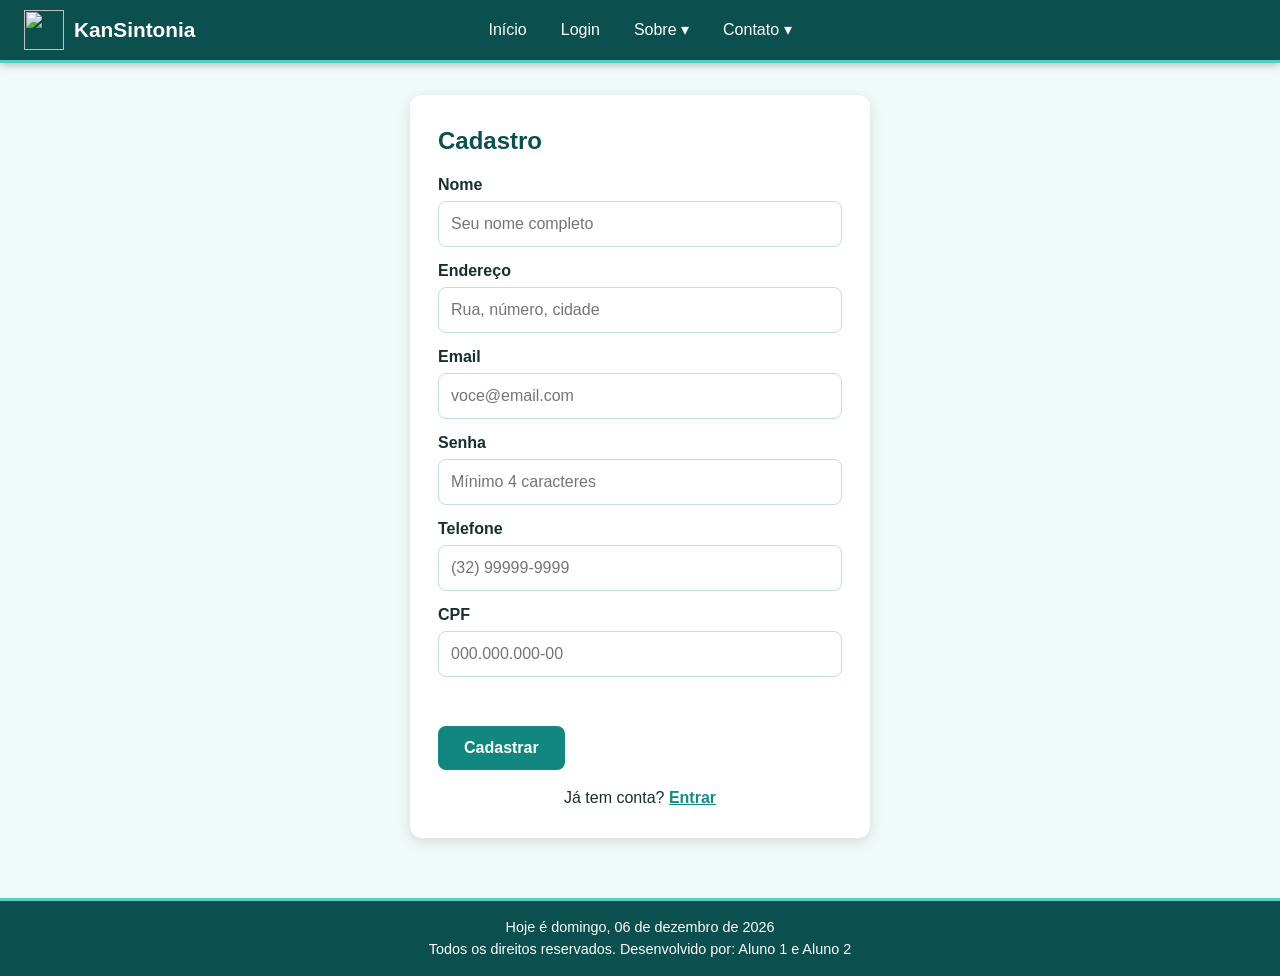
==== cadastro.html @ e57d3c4a "Add files via upload" ====
<!DOCTYPE html>
<html lang="pt-BR">
<head>
  <meta charset="UTF-8">
  <meta name="viewport" content="width=device-width, initial-scale=1.0">
  <title>KanSintonia - Cadastro</title>
  <link rel="icon" href="/assets/iconeKan.png">
  <link rel="stylesheet" href="style.css">
</head>
<body >
<header>
  <a class="logo" href="index.html"><img src="/assets/iconeKan.png" alt="" class="logo-icone"><span>KanSintonia</span></a>
  <nav>
    <ul class="menu">
      <li><a href="index.html">Início</a></li>
      <li><a href="login.html">Login</a></li>
      <li class="item-submenu">
        <a href="#" id="btn-sobre">Sobre ▾</a>
        <ul class="menu-vertical" id="menu-vertical-sobre">
          <li><a href="#" data-info="empresa">Empresa</a></li>
          <li><a href="#" data-info="clientes">Clientes</a></li>
        </ul>
      </li>
      <li class="item-submenu">
        <a href="#" id="btn-contato">Contato ▾</a>
        <ul class="menu-vertical" id="menu-vertical-contato">
          <li><a href="tel:+553200000000">Telefones: (32) 0000-0000</a></li>
          <li><a href="mailto:contato@kansintonia.com">Email: contato@kansintonia.com</a></li>
        </ul>
      </li>
    </ul>
  </nav>
</header>
<main>
  <section class="card-form">
    <h1>Cadastro</h1>
    <form id="form-cadastro" novalidate>
      <label for="nome">Nome</label>
      <input type="text" id="nome" name="nome" placeholder="Seu nome completo" required>

      <label for="endereco">Endereço</label>
      <input type="text" id="endereco" name="endereco" placeholder="Rua, número, cidade" required>

      <label for="email">Email</label>
      <input type="email" id="email" name="email" placeholder="voce@email.com" required>

      <label for="senha">Senha</label>
      <input type="password" id="senha" name="senha" minlength="4" placeholder="Mínimo 4 caracteres" required>

      <label for="telefone">Telefone</label>
      <input type="tel" id="telefone" name="telefone" inputmode="numeric" maxlength="15" placeholder="(32) 99999-9999" required>

      <label for="cpf">CPF</label>
      <input type="text" id="cpf" name="cpf" inputmode="numeric" maxlength="14" placeholder="000.000.000-00" required>

      <p id="msg-cadastro" class="mensagem" role="alert"></p>
      <button type="submit" class="btn">Cadastrar</button>
    </form>
    <p class="link-extra">Já tem conta? <a href="login.html">Entrar</a></p>
  </section>
</main>
<footer>
  <p>Hoje é <span id="data-atual"></span></p>
  <p>Todos os direitos reservados. Desenvolvido por: Aluno 1 e Aluno 2</p>
</footer>
  <script src="script.js"></script>
</body>
</html>
---- style.css ----
/* ===== Variáveis e reset ===== */
:root {
  --azul: #138a86;
  --azul-escuro: #0b4f4f;
  --azul-claro: #dff5f2;
  --verde: #12877f;
  --amarelo: #e0a100;
  --vermelho: #c0392b;
  --texto: #16302f;
  --borda: #bfe0dc;
}
* { box-sizing: border-box; margin: 0; padding: 0; }

/* ===== BODY ===== */
body {
  font-family: "Segoe UI", Arial, sans-serif;
  color: var(--texto);
  background: #f0faf9;
  min-height: 100vh;
  display: flex;
  flex-direction: column;
  line-height: 1.5;
}
/* mesmo fundo temático na página inicial e no login */
body.pagina-inicial,
body.pagina-login {
  /* imagem de fundo do tema (arquivo imagemKan.png na mesma pasta) + leve película verde água */
  background:
    linear-gradient(rgba(11, 79, 79, .25), rgba(11, 79, 79, .25)),
    url("imagemKan.png") center / cover no-repeat fixed;
  background-color: #0b4f4f;
  color: #fff;
}

/* ===== HEADER ===== */
header {
  background: var(--azul-escuro);
  color: #fff;
  padding: 0 24px;
  min-height: 60px;
  display: grid;
  grid-template-columns: 1fr auto 1fr; /* logo à esquerda | menu no centro | espaço */
  align-items: center;
  position: sticky;
  top: 0;
  z-index: 100;
  border-bottom: 3px solid #4fd1c5;
  box-shadow: 0 2px 8px rgba(0, 0, 0, .25);
}
header .logo { grid-column: 1; justify-self: start; display: flex; align-items: center; gap: 10px; color: #fff; font-weight: 700; font-size: 1.3rem; text-decoration: none; }
header .logo-icone { height: 40px; width: 40px; object-fit: contain; }
header nav { grid-column: 2; }
.menu { list-style: none; display: flex; gap: 6px; justify-content: center; flex-wrap: wrap; }
.menu a {
  display: block;
  color: #fff;
  text-decoration: none;
  padding: 18px 14px;
  transition: background .2s;
}
.menu a:hover { background: var(--azul); }
.menu a:active { background: #083a3a; }
.menu a:focus { outline: 2px solid #ffd54f; outline-offset: -2px; }

/* Submenus */
.item-submenu { position: relative; }
.menu-vertical {
  display: none;
  position: absolute;
  top: 100%;
  left: 50%;
  transform: translateX(-50%);
  min-width: 260px;
  max-width: 92vw;
  list-style: none;
  background: #fff;
  border-radius: 0 0 8px 8px;
  box-shadow: 0 6px 16px rgba(0, 0, 0, .25);
  overflow: hidden;
}
.menu-vertical.active { display: block; }
.menu-vertical a { color: var(--texto); padding: 12px 16px; }
.menu-vertical a:hover { background: var(--azul-claro); }

/* ===== MAIN ===== */
main {
  flex: 1;
  width: 100%;
  max-width: 1100px;
  margin: 0 auto;
  padding: 32px 20px;
}
main h1 { margin-bottom: 18px; }
.hero {
  text-align: center;
  padding: 50px 30px;
  max-width: 760px;
  margin: 40px auto;
  background: rgba(11, 79, 79, .82); /* painel para o texto ficar legível sobre a imagem */
  border-radius: 16px;
  box-shadow: 0 8px 28px rgba(0, 0, 0, .3);
}
.hero h1 { font-size: 2.6rem; }
.hero p { font-size: 1.15rem; margin-bottom: 28px; }

/* ===== FOOTER ===== */
footer {
  background: var(--azul-escuro);
  border-top: 3px solid #4fd1c5;
  margin: 0;
  color: #fff;
  text-align: center;
  padding: 16px;
  font-size: .9rem;
}

/* ===== BOTÕES (padrão único em todas as páginas) ===== */
.btn {
  display: inline-block;
  background: var(--verde);
  color: #fff;
  border: 2px solid transparent;
  border-radius: 8px;
  padding: 11px 24px;
  font-size: 1rem;
  font-weight: 600;
  text-decoration: none;
  cursor: pointer;
  transition: background .2s, transform .1s;
}
.btn:hover { 
    background: #fff;
    color: #0d6b65;
}
.btn:active { transform: scale(.96); background: #095550; }
.btn:focus { outline: 3px solid #ffd54f; outline-offset: 2px; }

/* ===== FORMULÁRIOS ===== */
.card-form {
  background: #fff;
  color: var(--texto);
  max-width: 460px;
  margin: 0 auto 28px;
  padding: 28px;
  border-radius: 12px;
  box-shadow: 0 4px 14px rgba(0, 0, 0, .12);
}
.card-form.largo { max-width: 100%; }
.card-form h1, .card-form h2 { margin-bottom: 14px; color: var(--azul-escuro); }
label { display: block; margin: 12px 0 4px; font-weight: 600; }
input, select, textarea {
  width: 100%;
  padding: 10px 12px;
  border: 1px solid var(--borda);
  border-radius: 8px;
  font: inherit;
  background: #fff;
}
input:hover, select:hover, textarea:hover { border-color: var(--azul); }
input:focus, select:focus, textarea:focus {
  outline: none;
  border-color: var(--azul);
  box-shadow: 0 0 0 3px rgba(19, 138, 134, .3);
}
input:active, select:active, textarea:active { background: var(--azul-claro); }
form .btn { margin-top: 18px; }
.mensagem { margin-top: 12px; font-weight: 600; min-height: 1.2em; }
.mensagem.erro { color: var(--vermelho); }
.mensagem.ok { color: var(--verde); }
.link-extra { margin-top: 16px; text-align: center; }
.link-extra a { color: var(--azul); font-weight: 600; }

/* ===== SITE (quadro) ===== */
.barra-usuario {
  display: flex; justify-content: space-between; align-items: center; gap: 12px;
  background: #fff; padding: 12px 18px; border-radius: 12px; margin-bottom: 22px;
  box-shadow: 0 2px 8px rgba(0, 0, 0, .1);
}
.perfil { display: flex; align-items: center; gap: 12px; }
.avatar { width: 52px; height: 52px; border-radius: 50%; background: var(--azul); color: #fff; display: flex; align-items: center; justify-content: center; font-size: 1.4rem; font-weight: 700; border: 2px solid var(--azul-escuro); }
.perfil small { display: block; color: #5b6b7d; }
.grid-tarefa { display: grid; grid-template-columns: repeat(auto-fit, minmax(200px, 1fr)); gap: 0 16px; }
.col-total { grid-column: 1 / -1; }
.quadro { display: grid; grid-template-columns: repeat(auto-fit, minmax(280px, 1fr)); gap: 18px; align-items: start; }
.coluna { background: var(--azul-claro); border-radius: 12px; padding: 14px; min-height: 160px; }
.coluna h2 { font-size: 1.1rem; margin-bottom: 12px; color: var(--azul-escuro); display: flex; justify-content: space-between; }
.contador { background: var(--azul); color: #fff; border-radius: 999px; padding: 0 10px; font-size: .9rem; }
.lista { display: flex; flex-direction: column; gap: 10px; }
.tarefa {
  background: #fff; border-left: 5px solid var(--azul-escuro); border-radius: 8px;
  padding: 12px; box-shadow: 0 1px 4px rgba(0, 0, 0, .12);
}
.tarefa:hover { box-shadow: 0 3px 10px rgba(0, 0, 0, .2); }
.tarefa.doing { border-left-color: var(--amarelo); }
.tarefa.done { border-left-color: #4fd1c5; }
.tarefa.done h3 { text-decoration: line-through; opacity: .7; }
.tarefa h3 { font-size: 1rem; margin-bottom: 4px; }
.tarefa p { font-size: .9rem; margin-bottom: 6px; }
.meta { font-size: .82rem; color: #5b6b7d; display: flex; flex-wrap: wrap; gap: 4px 12px; }
.atrasada { color: var(--vermelho); font-weight: 700; }
.acoes { display: flex; flex-wrap: wrap; gap: 6px; margin-top: 10px; }
.acoes .btn { margin: 0; padding: 5px 10px; font-size: .82rem; }
.acoes .btn.perigo { background: var(--vermelho); }
.acoes .btn.perigo:hover { background: #a02e22; }
.vazio { color: #6b7a8c; font-style: italic; text-align: center; padding: 14px 0; }

/* ===== Painel de texto (Sobre -> Empresa / Clientes) ===== */
[hidden] { display: none !important; }
.painel-info {
  position: fixed;
  top: 170px;
  left: 50%;
  transform: translateX(-50%);
  width: min(720px, 92vw);
  max-height: calc(100vh - 200px);
  overflow-y: auto;
  background: #fff;
  color: var(--texto);
  border-top: 6px solid var(--azul);
  border-radius: 12px;
  padding: 24px 28px;
  z-index: 90;
  box-shadow: 0 8px 28px rgba(0, 0, 0, .35);
  text-align: justify;
}
.painel-info h2 { color: var(--azul-escuro); margin-bottom: 12px; text-align: left; }
.painel-info p { margin-bottom: 18px; }

@media (max-width: 640px) {
  header { padding: 8px 12px; grid-template-columns: 1fr; justify-items: center; }
  header .logo, header nav { grid-column: 1; justify-self: center; }
  .menu a { padding: 10px; }
  .hero h1 { font-size: 1.9rem; }
}

/* ===== Aviso na página inicial (após 3 erros de login) ===== */
.aviso-erro {
  max-width: 760px;
  margin: 0 auto 20px;
  padding: 14px 20px;
  background: #fff3f0;
  color: var(--vermelho);
  border-left: 6px solid var(--vermelho);
  border-radius: 8px;
  font-weight: 600;
  text-align: center;
}
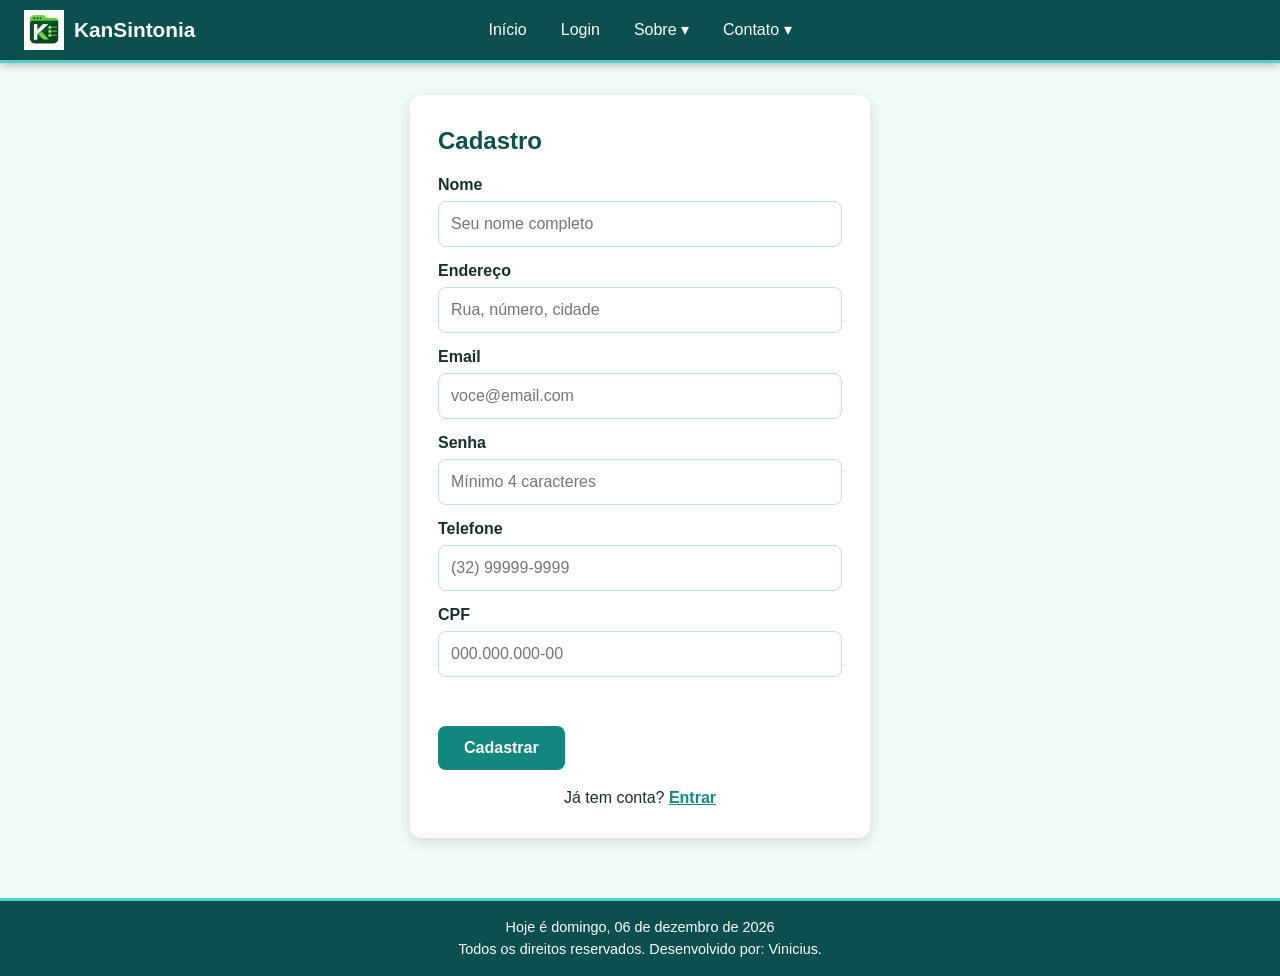
==== commit 6f4e1cac: "Initial commit" ====
--- a/cadastro.html
+++ b/cadastro.html
@@ -1,68 +1,68 @@
-<!DOCTYPE html>
-<html lang="pt-BR">
-<head>
-  <meta charset="UTF-8">
-  <meta name="viewport" content="width=device-width, initial-scale=1.0">
-  <title>KanSintonia - Cadastro</title>
-  <link rel="icon" href="/assets/iconeKan.png">
-  <link rel="stylesheet" href="style.css">
-</head>
-<body >
-<header>
-  <a class="logo" href="index.html"><img src="/assets/iconeKan.png" alt="" class="logo-icone"><span>KanSintonia</span></a>
-  <nav>
-    <ul class="menu">
-      <li><a href="index.html">Início</a></li>
-      <li><a href="login.html">Login</a></li>
-      <li class="item-submenu">
-        <a href="#" id="btn-sobre">Sobre ▾</a>
-        <ul class="menu-vertical" id="menu-vertical-sobre">
-          <li><a href="#" data-info="empresa">Empresa</a></li>
-          <li><a href="#" data-info="clientes">Clientes</a></li>
-        </ul>
-      </li>
-      <li class="item-submenu">
-        <a href="#" id="btn-contato">Contato ▾</a>
-        <ul class="menu-vertical" id="menu-vertical-contato">
-          <li><a href="tel:+553200000000">Telefones: (32) 0000-0000</a></li>
-          <li><a href="mailto:contato@kansintonia.com">Email: contato@kansintonia.com</a></li>
-        </ul>
-      </li>
-    </ul>
-  </nav>
-</header>
-<main>
-  <section class="card-form">
-    <h1>Cadastro</h1>
-    <form id="form-cadastro" novalidate>
-      <label for="nome">Nome</label>
-      <input type="text" id="nome" name="nome" placeholder="Seu nome completo" required>
-
-      <label for="endereco">Endereço</label>
-      <input type="text" id="endereco" name="endereco" placeholder="Rua, número, cidade" required>
-
-      <label for="email">Email</label>
-      <input type="email" id="email" name="email" placeholder="voce@email.com" required>
-
-      <label for="senha">Senha</label>
-      <input type="password" id="senha" name="senha" minlength="4" placeholder="Mínimo 4 caracteres" required>
-
-      <label for="telefone">Telefone</label>
-      <input type="tel" id="telefone" name="telefone" inputmode="numeric" maxlength="15" placeholder="(32) 99999-9999" required>
-
-      <label for="cpf">CPF</label>
-      <input type="text" id="cpf" name="cpf" inputmode="numeric" maxlength="14" placeholder="000.000.000-00" required>
-
-      <p id="msg-cadastro" class="mensagem" role="alert"></p>
-      <button type="submit" class="btn">Cadastrar</button>
-    </form>
-    <p class="link-extra">Já tem conta? <a href="login.html">Entrar</a></p>
-  </section>
-</main>
-<footer>
-  <p>Hoje é <span id="data-atual"></span></p>
-  <p>Todos os direitos reservados. Desenvolvido por: Aluno 1 e Aluno 2</p>
-</footer>
-  <script src="script.js"></script>
-</body>
+<!DOCTYPE html>
+<html lang="pt-BR">
+<head>
+  <meta charset="UTF-8">
+  <meta name="viewport" content="width=device-width, initial-scale=1.0">
+  <title>KanSintonia - Cadastro</title>
+  <link rel="icon" href="/assets/iconeKan.png">
+  <link rel="stylesheet" href="style.css">
+</head>
+<body >
+<header>
+  <a class="logo" href="index.html"><img src="/assets/iconeKan.png" alt="" class="logo-icone"><span>KanSintonia</span></a>
+  <nav>
+    <ul class="menu">
+      <li><a href="index.html">Início</a></li>
+      <li><a href="login.html">Login</a></li>
+      <li class="item-submenu">
+        <a href="#" id="btn-sobre">Sobre ▾</a>
+        <ul class="menu-vertical" id="menu-vertical-sobre">
+          <li><a href="#" data-info="empresa">Empresa</a></li>
+          <li><a href="#" data-info="clientes">Clientes</a></li>
+        </ul>
+      </li>
+      <li class="item-submenu">
+        <a href="#" id="btn-contato">Contato ▾</a>
+        <ul class="menu-vertical" id="menu-vertical-contato">
+          <li><a href="tel:+553200000000">Telefones: (32) 0000-0000</a></li>
+          <li><a href="mailto:contato@kansintonia.com">Email: contato@kansintonia.com</a></li>
+        </ul>
+      </li>
+    </ul>
+  </nav>
+</header>
+<main>
+  <section class="card-form">
+    <h1>Cadastro</h1>
+    <form id="form-cadastro" novalidate>
+      <label for="nome">Nome</label>
+      <input type="text" id="nome" name="nome" placeholder="Seu nome completo" required>
+
+      <label for="endereco">Endereço</label>
+      <input type="text" id="endereco" name="endereco" placeholder="Rua, número, cidade" required>
+
+      <label for="email">Email</label>
+      <input type="email" id="email" name="email" placeholder="voce@email.com" required>
+
+      <label for="senha">Senha</label>
+      <input type="password" id="senha" name="senha" minlength="4" placeholder="Mínimo 4 caracteres" required>
+
+      <label for="telefone">Telefone</label>
+      <input type="tel" id="telefone" name="telefone" inputmode="numeric" maxlength="15" placeholder="(32) 99999-9999" required>
+
+      <label for="cpf">CPF</label>
+      <input type="text" id="cpf" name="cpf" inputmode="numeric" maxlength="14" placeholder="000.000.000-00" required>
+
+      <p id="msg-cadastro" class="mensagem" role="alert"></p>
+      <button type="submit" class="btn">Cadastrar</button>
+    </form>
+    <p class="link-extra">Já tem conta? <a href="login.html">Entrar</a></p>
+  </section>
+</main>
+<footer>
+  <p>Hoje é <span id="data-atual"></span></p>
+  <p>Todos os direitos reservados. Desenvolvido por: Vinicius.</p>
+</footer>
+  <script src="script.js"></script>
+</body>
 </html>
--- a/style.css
+++ b/style.css
@@ -1,247 +1,247 @@
-/* ===== Variáveis e reset ===== */
-:root {
-  --azul: #138a86;
-  --azul-escuro: #0b4f4f;
-  --azul-claro: #dff5f2;
-  --verde: #12877f;
-  --amarelo: #e0a100;
-  --vermelho: #c0392b;
-  --texto: #16302f;
-  --borda: #bfe0dc;
-}
-* { box-sizing: border-box; margin: 0; padding: 0; }
-
-/* ===== BODY ===== */
-body {
-  font-family: "Segoe UI", Arial, sans-serif;
-  color: var(--texto);
-  background: #f0faf9;
-  min-height: 100vh;
-  display: flex;
-  flex-direction: column;
-  line-height: 1.5;
-}
-/* mesmo fundo temático na página inicial e no login */
-body.pagina-inicial,
-body.pagina-login {
-  /* imagem de fundo do tema (arquivo imagemKan.png na mesma pasta) + leve película verde água */
-  background:
-    linear-gradient(rgba(11, 79, 79, .25), rgba(11, 79, 79, .25)),
-    url("imagemKan.png") center / cover no-repeat fixed;
-  background-color: #0b4f4f;
-  color: #fff;
-}
-
-/* ===== HEADER ===== */
-header {
-  background: var(--azul-escuro);
-  color: #fff;
-  padding: 0 24px;
-  min-height: 60px;
-  display: grid;
-  grid-template-columns: 1fr auto 1fr; /* logo à esquerda | menu no centro | espaço */
-  align-items: center;
-  position: sticky;
-  top: 0;
-  z-index: 100;
-  border-bottom: 3px solid #4fd1c5;
-  box-shadow: 0 2px 8px rgba(0, 0, 0, .25);
-}
-header .logo { grid-column: 1; justify-self: start; display: flex; align-items: center; gap: 10px; color: #fff; font-weight: 700; font-size: 1.3rem; text-decoration: none; }
-header .logo-icone { height: 40px; width: 40px; object-fit: contain; }
-header nav { grid-column: 2; }
-.menu { list-style: none; display: flex; gap: 6px; justify-content: center; flex-wrap: wrap; }
-.menu a {
-  display: block;
-  color: #fff;
-  text-decoration: none;
-  padding: 18px 14px;
-  transition: background .2s;
-}
-.menu a:hover { background: var(--azul); }
-.menu a:active { background: #083a3a; }
-.menu a:focus { outline: 2px solid #ffd54f; outline-offset: -2px; }
-
-/* Submenus */
-.item-submenu { position: relative; }
-.menu-vertical {
-  display: none;
-  position: absolute;
-  top: 100%;
-  left: 50%;
-  transform: translateX(-50%);
-  min-width: 260px;
-  max-width: 92vw;
-  list-style: none;
-  background: #fff;
-  border-radius: 0 0 8px 8px;
-  box-shadow: 0 6px 16px rgba(0, 0, 0, .25);
-  overflow: hidden;
-}
-.menu-vertical.active { display: block; }
-.menu-vertical a { color: var(--texto); padding: 12px 16px; }
-.menu-vertical a:hover { background: var(--azul-claro); }
-
-/* ===== MAIN ===== */
-main {
-  flex: 1;
-  width: 100%;
-  max-width: 1100px;
-  margin: 0 auto;
-  padding: 32px 20px;
-}
-main h1 { margin-bottom: 18px; }
-.hero {
-  text-align: center;
-  padding: 50px 30px;
-  max-width: 760px;
-  margin: 40px auto;
-  background: rgba(11, 79, 79, .82); /* painel para o texto ficar legível sobre a imagem */
-  border-radius: 16px;
-  box-shadow: 0 8px 28px rgba(0, 0, 0, .3);
-}
-.hero h1 { font-size: 2.6rem; }
-.hero p { font-size: 1.15rem; margin-bottom: 28px; }
-
-/* ===== FOOTER ===== */
-footer {
-  background: var(--azul-escuro);
-  border-top: 3px solid #4fd1c5;
-  margin: 0;
-  color: #fff;
-  text-align: center;
-  padding: 16px;
-  font-size: .9rem;
-}
-
-/* ===== BOTÕES (padrão único em todas as páginas) ===== */
-.btn {
-  display: inline-block;
-  background: var(--verde);
-  color: #fff;
-  border: 2px solid transparent;
-  border-radius: 8px;
-  padding: 11px 24px;
-  font-size: 1rem;
-  font-weight: 600;
-  text-decoration: none;
-  cursor: pointer;
-  transition: background .2s, transform .1s;
-}
-.btn:hover { 
-    background: #fff;
-    color: #0d6b65;
-}
-.btn:active { transform: scale(.96); background: #095550; }
-.btn:focus { outline: 3px solid #ffd54f; outline-offset: 2px; }
-
-/* ===== FORMULÁRIOS ===== */
-.card-form {
-  background: #fff;
-  color: var(--texto);
-  max-width: 460px;
-  margin: 0 auto 28px;
-  padding: 28px;
-  border-radius: 12px;
-  box-shadow: 0 4px 14px rgba(0, 0, 0, .12);
-}
-.card-form.largo { max-width: 100%; }
-.card-form h1, .card-form h2 { margin-bottom: 14px; color: var(--azul-escuro); }
-label { display: block; margin: 12px 0 4px; font-weight: 600; }
-input, select, textarea {
-  width: 100%;
-  padding: 10px 12px;
-  border: 1px solid var(--borda);
-  border-radius: 8px;
-  font: inherit;
-  background: #fff;
-}
-input:hover, select:hover, textarea:hover { border-color: var(--azul); }
-input:focus, select:focus, textarea:focus {
-  outline: none;
-  border-color: var(--azul);
-  box-shadow: 0 0 0 3px rgba(19, 138, 134, .3);
-}
-input:active, select:active, textarea:active { background: var(--azul-claro); }
-form .btn { margin-top: 18px; }
-.mensagem { margin-top: 12px; font-weight: 600; min-height: 1.2em; }
-.mensagem.erro { color: var(--vermelho); }
-.mensagem.ok { color: var(--verde); }
-.link-extra { margin-top: 16px; text-align: center; }
-.link-extra a { color: var(--azul); font-weight: 600; }
-
-/* ===== SITE (quadro) ===== */
-.barra-usuario {
-  display: flex; justify-content: space-between; align-items: center; gap: 12px;
-  background: #fff; padding: 12px 18px; border-radius: 12px; margin-bottom: 22px;
-  box-shadow: 0 2px 8px rgba(0, 0, 0, .1);
-}
-.perfil { display: flex; align-items: center; gap: 12px; }
-.avatar { width: 52px; height: 52px; border-radius: 50%; background: var(--azul); color: #fff; display: flex; align-items: center; justify-content: center; font-size: 1.4rem; font-weight: 700; border: 2px solid var(--azul-escuro); }
-.perfil small { display: block; color: #5b6b7d; }
-.grid-tarefa { display: grid; grid-template-columns: repeat(auto-fit, minmax(200px, 1fr)); gap: 0 16px; }
-.col-total { grid-column: 1 / -1; }
-.quadro { display: grid; grid-template-columns: repeat(auto-fit, minmax(280px, 1fr)); gap: 18px; align-items: start; }
-.coluna { background: var(--azul-claro); border-radius: 12px; padding: 14px; min-height: 160px; }
-.coluna h2 { font-size: 1.1rem; margin-bottom: 12px; color: var(--azul-escuro); display: flex; justify-content: space-between; }
-.contador { background: var(--azul); color: #fff; border-radius: 999px; padding: 0 10px; font-size: .9rem; }
-.lista { display: flex; flex-direction: column; gap: 10px; }
-.tarefa {
-  background: #fff; border-left: 5px solid var(--azul-escuro); border-radius: 8px;
-  padding: 12px; box-shadow: 0 1px 4px rgba(0, 0, 0, .12);
-}
-.tarefa:hover { box-shadow: 0 3px 10px rgba(0, 0, 0, .2); }
-.tarefa.doing { border-left-color: var(--amarelo); }
-.tarefa.done { border-left-color: #4fd1c5; }
-.tarefa.done h3 { text-decoration: line-through; opacity: .7; }
-.tarefa h3 { font-size: 1rem; margin-bottom: 4px; }
-.tarefa p { font-size: .9rem; margin-bottom: 6px; }
-.meta { font-size: .82rem; color: #5b6b7d; display: flex; flex-wrap: wrap; gap: 4px 12px; }
-.atrasada { color: var(--vermelho); font-weight: 700; }
-.acoes { display: flex; flex-wrap: wrap; gap: 6px; margin-top: 10px; }
-.acoes .btn { margin: 0; padding: 5px 10px; font-size: .82rem; }
-.acoes .btn.perigo { background: var(--vermelho); }
-.acoes .btn.perigo:hover { background: #a02e22; }
-.vazio { color: #6b7a8c; font-style: italic; text-align: center; padding: 14px 0; }
-
-/* ===== Painel de texto (Sobre -> Empresa / Clientes) ===== */
-[hidden] { display: none !important; }
-.painel-info {
-  position: fixed;
-  top: 170px;
-  left: 50%;
-  transform: translateX(-50%);
-  width: min(720px, 92vw);
-  max-height: calc(100vh - 200px);
-  overflow-y: auto;
-  background: #fff;
-  color: var(--texto);
-  border-top: 6px solid var(--azul);
-  border-radius: 12px;
-  padding: 24px 28px;
-  z-index: 90;
-  box-shadow: 0 8px 28px rgba(0, 0, 0, .35);
-  text-align: justify;
-}
-.painel-info h2 { color: var(--azul-escuro); margin-bottom: 12px; text-align: left; }
-.painel-info p { margin-bottom: 18px; }
-
-@media (max-width: 640px) {
-  header { padding: 8px 12px; grid-template-columns: 1fr; justify-items: center; }
-  header .logo, header nav { grid-column: 1; justify-self: center; }
-  .menu a { padding: 10px; }
-  .hero h1 { font-size: 1.9rem; }
-}
-
-/* ===== Aviso na página inicial (após 3 erros de login) ===== */
-.aviso-erro {
-  max-width: 760px;
-  margin: 0 auto 20px;
-  padding: 14px 20px;
-  background: #fff3f0;
-  color: var(--vermelho);
-  border-left: 6px solid var(--vermelho);
-  border-radius: 8px;
-  font-weight: 600;
-  text-align: center;
+/* ===== Variáveis e reset ===== */
+:root {
+  --azul: #138a86;
+  --azul-escuro: #0b4f4f;
+  --azul-claro: #dff5f2;
+  --verde: #12877f;
+  --amarelo: #e0a100;
+  --vermelho: #c0392b;
+  --texto: #16302f;
+  --borda: #bfe0dc;
+}
+* { box-sizing: border-box; margin: 0; padding: 0; }
+
+/* ===== BODY ===== */
+body {
+  font-family: "Segoe UI", Arial, sans-serif;
+  color: var(--texto);
+  background: #f0faf9;
+  min-height: 100vh;
+  display: flex;
+  flex-direction: column;
+  line-height: 1.5;
+}
+/* mesmo fundo temático na página inicial e no login */
+body.pagina-inicial,
+body.pagina-login {
+  /* imagem de fundo do tema (arquivo imagemKan.png na mesma pasta) + leve película verde água */
+  background:
+    linear-gradient(rgba(11, 79, 79, .25), rgba(11, 79, 79, .25)),
+    url("imagemKan.png") center / cover no-repeat fixed;
+  background-color: #0b4f4f;
+  color: #fff;
+}
+
+/* ===== HEADER ===== */
+header {
+  background: var(--azul-escuro);
+  color: #fff;
+  padding: 0 24px;
+  min-height: 60px;
+  display: grid;
+  grid-template-columns: 1fr auto 1fr; /* logo à esquerda | menu no centro | espaço */
+  align-items: center;
+  position: sticky;
+  top: 0;
+  z-index: 100;
+  border-bottom: 3px solid #4fd1c5;
+  box-shadow: 0 2px 8px rgba(0, 0, 0, .25);
+}
+header .logo { grid-column: 1; justify-self: start; display: flex; align-items: center; gap: 10px; color: #fff; font-weight: 700; font-size: 1.3rem; text-decoration: none; }
+header .logo-icone { height: 40px; width: 40px; object-fit: contain; }
+header nav { grid-column: 2; }
+.menu { list-style: none; display: flex; gap: 6px; justify-content: center; flex-wrap: wrap; }
+.menu a {
+  display: block;
+  color: #fff;
+  text-decoration: none;
+  padding: 18px 14px;
+  transition: background .2s;
+}
+.menu a:hover { background: var(--azul); }
+.menu a:active { background: #083a3a; }
+.menu a:focus { outline: 2px solid #ffd54f; outline-offset: -2px; }
+
+/* Submenus */
+.item-submenu { position: relative; }
+.menu-vertical {
+  display: none;
+  position: absolute;
+  top: 100%;
+  left: 50%;
+  transform: translateX(-50%);
+  min-width: 260px;
+  max-width: 92vw;
+  list-style: none;
+  background: #fff;
+  border-radius: 0 0 8px 8px;
+  box-shadow: 0 6px 16px rgba(0, 0, 0, .25);
+  overflow: hidden;
+}
+.menu-vertical.active { display: block; }
+.menu-vertical a { color: var(--texto); padding: 12px 16px; }
+.menu-vertical a:hover { background: var(--azul-claro); }
+
+/* ===== MAIN ===== */
+main {
+  flex: 1;
+  width: 100%;
+  max-width: 1100px;
+  margin: 0 auto;
+  padding: 32px 20px;
+}
+main h1 { margin-bottom: 18px; }
+.hero {
+  text-align: center;
+  padding: 50px 30px;
+  max-width: 760px;
+  margin: 40px auto;
+  background: rgba(11, 79, 79, .82); /* painel para o texto ficar legível sobre a imagem */
+  border-radius: 16px;
+  box-shadow: 0 8px 28px rgba(0, 0, 0, .3);
+}
+.hero h1 { font-size: 2.6rem; }
+.hero p { font-size: 1.15rem; margin-bottom: 28px; }
+
+/* ===== FOOTER ===== */
+footer {
+  background: var(--azul-escuro);
+  border-top: 3px solid #4fd1c5;
+  margin: 0;
+  color: #fff;
+  text-align: center;
+  padding: 16px;
+  font-size: .9rem;
+}
+
+/* ===== BOTÕES (padrão único em todas as páginas) ===== */
+.btn {
+  display: inline-block;
+  background: var(--verde);
+  color: #fff;
+  border: 2px solid transparent;
+  border-radius: 8px;
+  padding: 11px 24px;
+  font-size: 1rem;
+  font-weight: 600;
+  text-decoration: none;
+  cursor: pointer;
+  transition: background .2s, transform .1s;
+}
+.btn:hover { 
+    background: #fff;
+    color: #0d6b65;
+}
+.btn:active { transform: scale(.96); background: #095550; }
+.btn:focus { outline: 3px solid #ffd54f; outline-offset: 2px; }
+
+/* ===== FORMULÁRIOS ===== */
+.card-form {
+  background: #fff;
+  color: var(--texto);
+  max-width: 460px;
+  margin: 0 auto 28px;
+  padding: 28px;
+  border-radius: 12px;
+  box-shadow: 0 4px 14px rgba(0, 0, 0, .12);
+}
+.card-form.largo { max-width: 100%; }
+.card-form h1, .card-form h2 { margin-bottom: 14px; color: var(--azul-escuro); }
+label { display: block; margin: 12px 0 4px; font-weight: 600; }
+input, select, textarea {
+  width: 100%;
+  padding: 10px 12px;
+  border: 1px solid var(--borda);
+  border-radius: 8px;
+  font: inherit;
+  background: #fff;
+}
+input:hover, select:hover, textarea:hover { border-color: var(--azul); }
+input:focus, select:focus, textarea:focus {
+  outline: none;
+  border-color: var(--azul);
+  box-shadow: 0 0 0 3px rgba(19, 138, 134, .3);
+}
+input:active, select:active, textarea:active { background: var(--azul-claro); }
+form .btn { margin-top: 18px; }
+.mensagem { margin-top: 12px; font-weight: 600; min-height: 1.2em; }
+.mensagem.erro { color: var(--vermelho); }
+.mensagem.ok { color: var(--verde); }
+.link-extra { margin-top: 16px; text-align: center; }
+.link-extra a { color: var(--azul); font-weight: 600; }
+
+/* ===== SITE (quadro) ===== */
+.barra-usuario {
+  display: flex; justify-content: space-between; align-items: center; gap: 12px;
+  background: #fff; padding: 12px 18px; border-radius: 12px; margin-bottom: 22px;
+  box-shadow: 0 2px 8px rgba(0, 0, 0, .1);
+}
+.perfil { display: flex; align-items: center; gap: 12px; }
+.avatar { width: 52px; height: 52px; border-radius: 50%; background: var(--azul); color: #fff; display: flex; align-items: center; justify-content: center; font-size: 1.4rem; font-weight: 700; border: 2px solid var(--azul-escuro); }
+.perfil small { display: block; color: #5b6b7d; }
+.grid-tarefa { display: grid; grid-template-columns: repeat(auto-fit, minmax(200px, 1fr)); gap: 0 16px; }
+.col-total { grid-column: 1 / -1; }
+.quadro { display: grid; grid-template-columns: repeat(auto-fit, minmax(280px, 1fr)); gap: 18px; align-items: start; }
+.coluna { background: var(--azul-claro); border-radius: 12px; padding: 14px; min-height: 160px; }
+.coluna h2 { font-size: 1.1rem; margin-bottom: 12px; color: var(--azul-escuro); display: flex; justify-content: space-between; }
+.contador { background: var(--azul); color: #fff; border-radius: 999px; padding: 0 10px; font-size: .9rem; }
+.lista { display: flex; flex-direction: column; gap: 10px; }
+.tarefa {
+  background: #fff; border-left: 5px solid var(--azul-escuro); border-radius: 8px;
+  padding: 12px; box-shadow: 0 1px 4px rgba(0, 0, 0, .12);
+}
+.tarefa:hover { box-shadow: 0 3px 10px rgba(0, 0, 0, .2); }
+.tarefa.doing { border-left-color: var(--amarelo); }
+.tarefa.done { border-left-color: #4fd1c5; }
+.tarefa.done h3 { text-decoration: line-through; opacity: .7; }
+.tarefa h3 { font-size: 1rem; margin-bottom: 4px; }
+.tarefa p { font-size: .9rem; margin-bottom: 6px; }
+.meta { font-size: .82rem; color: #5b6b7d; display: flex; flex-wrap: wrap; gap: 4px 12px; }
+.atrasada { color: var(--vermelho); font-weight: 700; }
+.acoes { display: flex; flex-wrap: wrap; gap: 6px; margin-top: 10px; }
+.acoes .btn { margin: 0; padding: 5px 10px; font-size: .82rem; }
+.acoes .btn.perigo { background: var(--vermelho); }
+.acoes .btn.perigo:hover { background: #a02e22; }
+.vazio { color: #6b7a8c; font-style: italic; text-align: center; padding: 14px 0; }
+
+/* ===== Painel de texto (Sobre -> Empresa / Clientes) ===== */
+[hidden] { display: none !important; }
+.painel-info {
+  position: fixed;
+  top: 170px;
+  left: 50%;
+  transform: translateX(-50%);
+  width: min(720px, 92vw);
+  max-height: calc(100vh - 200px);
+  overflow-y: auto;
+  background: #fff;
+  color: var(--texto);
+  border-top: 6px solid var(--azul);
+  border-radius: 12px;
+  padding: 24px 28px;
+  z-index: 90;
+  box-shadow: 0 8px 28px rgba(0, 0, 0, .35);
+  text-align: justify;
+}
+.painel-info h2 { color: var(--azul-escuro); margin-bottom: 12px; text-align: left; }
+.painel-info p { margin-bottom: 18px; }
+
+@media (max-width: 640px) {
+  header { padding: 8px 12px; grid-template-columns: 1fr; justify-items: center; }
+  header .logo, header nav { grid-column: 1; justify-self: center; }
+  .menu a { padding: 10px; }
+  .hero h1 { font-size: 1.9rem; }
+}
+
+/* ===== Aviso na página inicial (após 3 erros de login) ===== */
+.aviso-erro {
+  max-width: 760px;
+  margin: 0 auto 20px;
+  padding: 14px 20px;
+  background: #fff3f0;
+  color: var(--vermelho);
+  border-left: 6px solid var(--vermelho);
+  border-radius: 8px;
+  font-weight: 600;
+  text-align: center;
 }
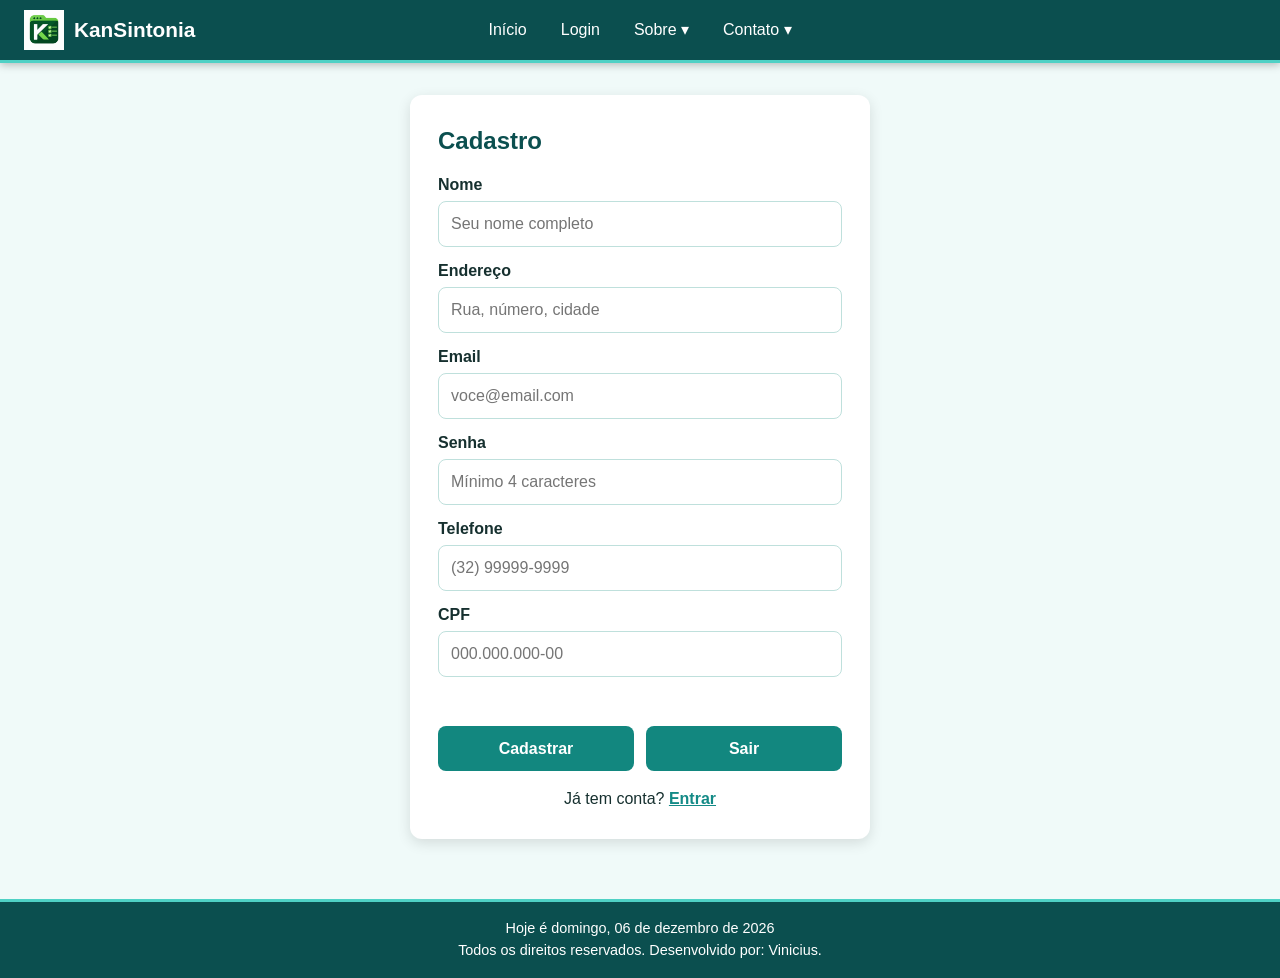
==== commit 9606ebdf: "Atualiza arquivos do KanSintonia" ====
--- a/cadastro.html
+++ b/cadastro.html
@@ -54,7 +54,10 @@
       <input type="text" id="cpf" name="cpf" inputmode="numeric" maxlength="14" placeholder="000.000.000-00" required>
 
       <p id="msg-cadastro" class="mensagem" role="alert"></p>
-      <button type="submit" class="btn">Cadastrar</button>
+      <div class="botoes-form">
+        <button type="submit" class="btn">Cadastrar</button>
+        <a class="btn" href="index.html">Sair</a>
+      </div>
     </form>
     <p class="link-extra">Já tem conta? <a href="login.html">Entrar</a></p>
   </section>
--- a/style.css
+++ b/style.css
@@ -126,11 +126,14 @@
   font-weight: 600;
   text-decoration: none;
   cursor: pointer;
+  font-family: inherit;   /* <button> e <a> ficam com a mesma fonte */
+  line-height: 1.2;       /* e a mesma altura de linha */
+  text-align: center;
   transition: background .2s, transform .1s;
 }
-.btn:hover { 
-    background: #fff;
-    color: #0d6b65;
+.btn:hover {
+  color: #fff;
+  background: #1daf66;
 }
 .btn:active { transform: scale(.96); background: #095550; }
 .btn:focus { outline: 3px solid #ffd54f; outline-offset: 2px; }
@@ -164,6 +167,8 @@
 }
 input:active, select:active, textarea:active { background: var(--azul-claro); }
 form .btn { margin-top: 18px; }
+.botoes-form { display: flex; gap: 12px; flex-wrap: wrap; margin-top: 18px; }
+.botoes-form .btn { flex: 1; margin-top: 0; text-align: center; } /* botões lado a lado com o mesmo tamanho */
 .mensagem { margin-top: 12px; font-weight: 600; min-height: 1.2em; }
 .mensagem.erro { color: var(--vermelho); }
 .mensagem.ok { color: var(--verde); }
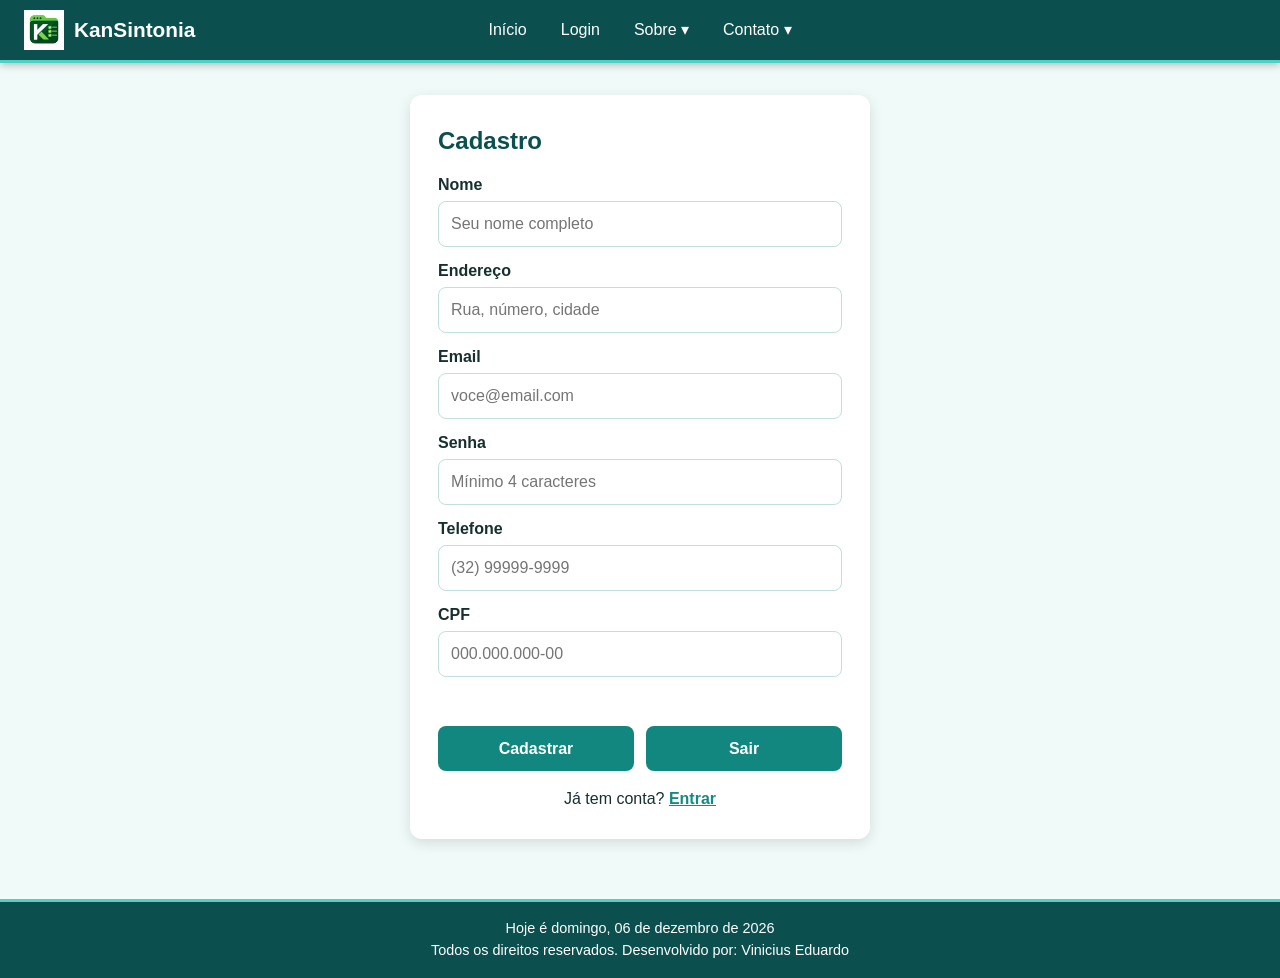
==== commit 45006fb8: "Atualiza créditos do rodapé" ====
--- a/cadastro.html
+++ b/cadastro.html
@@ -64,7 +64,7 @@
 </main>
 <footer>
   <p>Hoje é <span id="data-atual"></span></p>
-  <p>Todos os direitos reservados. Desenvolvido por: Vinicius.</p>
+  <p>Todos os direitos reservados. Desenvolvido por: Vinicius Eduardo</p>
 </footer>
   <script src="script.js"></script>
 </body>
